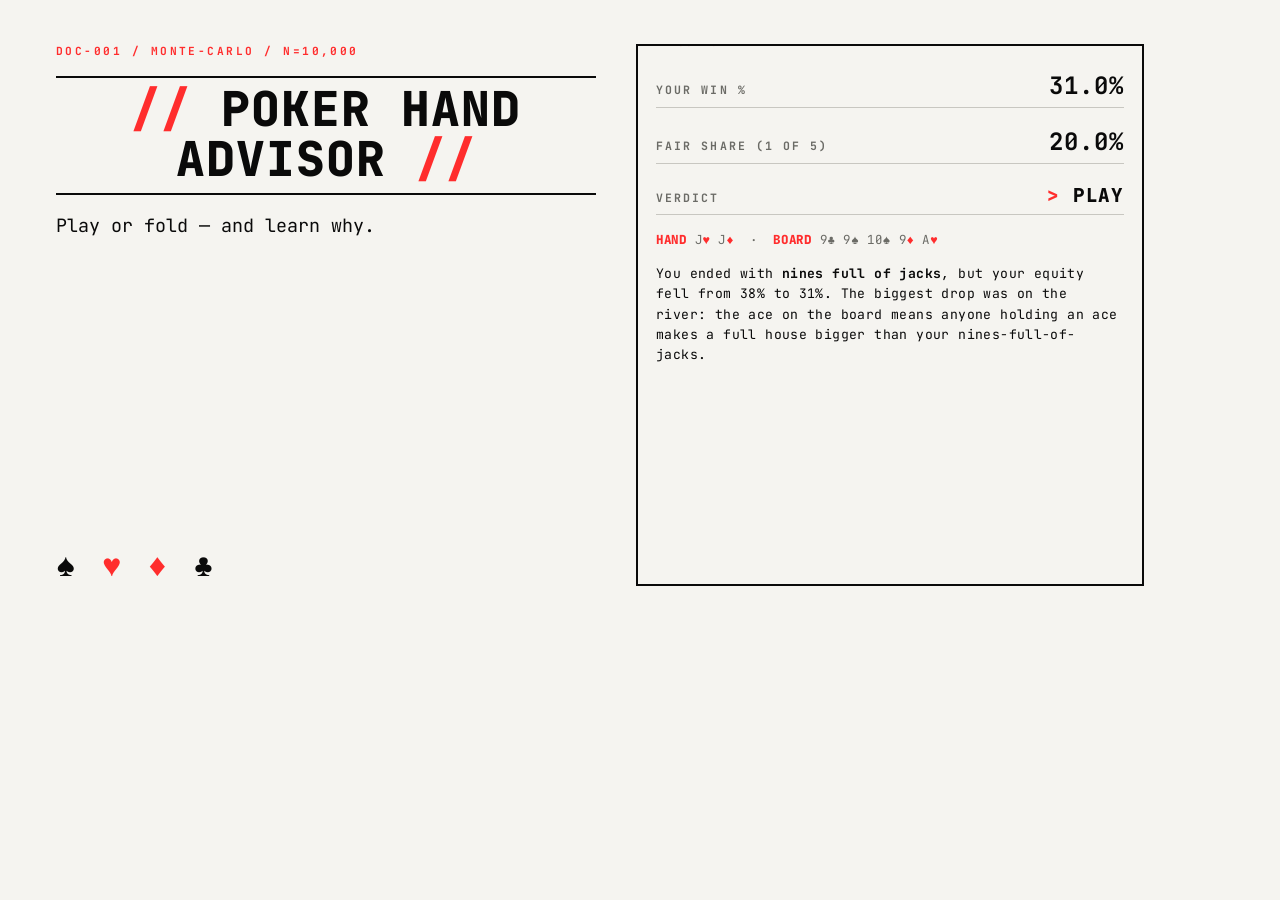
==== og-preview.html @ 499acf2d "Add social-preview image and OG / Twitter meta tags For link previews on iMessage, Slack, GitHub, X," ====
<!doctype html>
<!--
  Reproducible source for og.png. Composes the canonical JJ-on-trip-9s-
  river-ace scenario into a 1200×630 frame using the brutalist theme.
  This is not the live app's exact layout — it's a static share card that
  uses the same CSS vocabulary so the social preview stays on-brand.

  To regenerate og.png:
    1. Serve the project (e.g. `python3 -m http.server 8765`)
    2. Open http://localhost:8765/og-preview.html, screenshot the rendered
       1200×630 canvas, save as og.png at the repo root.
-->
<html lang="en">
<head>
<meta charset="utf-8">
<meta name="viewport" content="width=1200, initial-scale=1">
<title>Poker Hand Advisor — share preview</title>
<link rel="stylesheet" href="css/themes.css">
<link rel="stylesheet" href="css/base.css">
<link rel="stylesheet" href="themes/brutalist.css">
<style>
  /* Fixed 1200×630 canvas — OG / iMessage standard. */
  html, body {
    margin: 0;
    padding: 0;
    width: 1200px;
    height: 630px;
    min-height: 630px !important;
    max-height: 630px;
    background: var(--paper);
    overflow: hidden;
  }
  body {
    display: grid;
    grid-template-columns: 540px 1fr;
    gap: 40px;
    padding: 44px 56px;
    box-sizing: border-box;
    align-items: stretch;
    align-content: stretch;
  }
  /* Hide app chrome we don't want in a static preview. */
  #deal, #callActions, #status, #prompt, .settings-section { display: none !important; }

  /* Left column — identity. */
  .lockup {
    display: flex;
    flex-direction: column;
    justify-content: space-between;
    color: var(--ink);
  }
  .doc-line {
    font-size: 0.7rem;
    color: var(--accent);
    letter-spacing: 0.22em;
    font-weight: 700;
    margin-bottom: 18px;
  }
  .title {
    font-family: var(--mono);
    font-size: 3rem;
    font-weight: 800;
    line-height: 1.05;
    letter-spacing: 0.02em;
    margin: 0 0 18px;
  }
  .title::before { content: "// "; color: var(--accent); }
  .title::after  { content: " //"; color: var(--accent); }
  .tagline {
    font-family: var(--mono);
    font-size: 1.15rem;
    line-height: 1.45;
    margin: 0 0 22px;
    color: var(--ink);
  }
  .suits-emblem {
    font-size: 2rem;
    letter-spacing: 0.12em;
  }
  .suits-emblem .r { color: var(--card-red); }
  .suits-emblem .b { color: var(--ink); }
  .meta {
    font-size: 0.7rem;
    color: var(--muted);
    letter-spacing: 0.18em;
    text-transform: uppercase;
    font-weight: 700;
  }

  /* Right column — a result-panel sample. */
  .demo {
    background: var(--paper);
    border: 2px solid var(--ink);
    padding: 18px 18px 20px;
    position: relative;
    display: flex;
    flex-direction: column;
    gap: 12px;
    overflow: hidden;
  }
  .demo::before {
    content: "› OUTPUT";
    position: absolute;
    top: -10px;
    left: 16px;
    background: var(--paper);
    padding: 0 8px;
    font-size: 0.6rem;
    font-weight: 800;
    letter-spacing: 0.22em;
    color: var(--accent);
  }
  .demo .row {
    display: flex;
    justify-content: space-between;
    align-items: baseline;
    padding: 6px 0;
    border-bottom: 1px solid var(--hairline);
    font-family: var(--mono);
    font-size: 0.72rem;
    letter-spacing: 0.18em;
    text-transform: uppercase;
    font-weight: 700;
  }
  .demo .row .lbl { color: var(--muted); }
  .demo .row .val { color: var(--ink); font-size: 1.5rem; letter-spacing: 0.04em; }
  .demo .verdict-row .val { color: var(--good); font-size: 1.2rem; font-weight: 800; }
  .demo .verdict-row .val::before { content: "> "; color: var(--accent); }
  .demo .hand-line {
    font-family: var(--mono);
    font-size: 0.78rem;
    letter-spacing: 0.06em;
    color: var(--muted);
    margin: 4px 0 0;
  }
  .demo .hand-line .lbl { color: var(--accent); font-weight: 800; }
  .demo .hand-line .r { color: var(--card-red); }
  .demo .recap {
    margin: 4px 0 0;
    font-family: var(--mono);
    font-size: 0.82rem;
    line-height: 1.55;
    letter-spacing: 0.03em;
    color: var(--ink);
  }
</style>
</head>
<body>

<div class="lockup">
  <div>
    <div class="doc-line">DOC-001 / MONTE-CARLO / N=10,000</div>
    <h1 class="title">POKER HAND ADVISOR</h1>
    <p class="tagline">Play or fold — and learn why.</p>
  </div>
  <div class="suits-emblem">
    <span class="b">♠</span> <span class="r">♥</span> <span class="r">♦</span> <span class="b">♣</span>
  </div>
</div>

<div class="demo">
  <div class="row">
    <span class="lbl">Your win %</span>
    <span class="val">31.0%</span>
  </div>
  <div class="row">
    <span class="lbl">Fair share (1 of 5)</span>
    <span class="val">20.0%</span>
  </div>
  <div class="row verdict-row">
    <span class="lbl">Verdict</span>
    <span class="val">PLAY</span>
  </div>
  <p class="hand-line">
    <span class="lbl">HAND</span> J<span class="r">♥</span> J<span class="r">♦</span> &nbsp;·&nbsp;
    <span class="lbl">BOARD</span> 9♣ 9♠ 10♠ 9<span class="r">♦</span> A<span class="r">♥</span>
  </p>
  <p class="recap">
    You ended with <strong>nines full of jacks</strong>, but your equity fell from 38% to 31%. The biggest drop was on the river: the ace on the board means anyone holding an ace makes a full house bigger than your nines-full-of-jacks.
  </p>
</div>

</body>
</html>
---- css/themes.css ----
/* Built-in theme variable defs.
 *
 * Selection lives on <html data-theme="...">. Three built-ins; designer themes
 * are full stylesheets in themes/*.css loaded on demand.
 */

:root,
[data-theme="dark"] {
  --bg: #0e1a14;
  --panel: #16271e;
  --ink: #e8f0ea;
  --muted: #94a59b;
  --accent: #ffd166;
  --good: #4ade80;
  --bad: #f87171;
  --card-bg: #fafafa;
  --card-black: #1a1a1a;
  --card-red: #c0392b;
  --border: #2a3f33;
  --input-bg: #0e1a14;
  --track: #1f3327;
  --result-bg: #0e1a14;
  --shadow: 0 4px 20px rgba(0, 0, 0, 0.3);
}

[data-theme="felt"] {
  --bg: #07392a;
  --panel: #0a5238;
  --ink: #f5efe0;
  --muted: #a8c8b3;
  --accent: #ffd166;
  --good: #6ee7a3;
  --bad: #fca5a5;
  --card-bg: #fafafa;
  --card-black: #1a1a1a;
  --card-red: #c0392b;
  --border: #1a5a40;
  --input-bg: #07392a;
  --track: #134a32;
  --result-bg: #07392a;
  --shadow: 0 4px 24px rgba(0, 0, 0, 0.5);
}

[data-theme="light"] {
  --bg: #f3f4f6;
  --panel: #ffffff;
  --ink: #111827;
  --muted: #6b7280;
  --accent: #d97706;
  --good: #15803d;
  --bad: #dc2626;
  --card-bg: #ffffff;
  --card-black: #1a1a1a;
  --card-red: #c0392b;
  --border: #d1d5db;
  --input-bg: #f9fafb;
  --track: #e5e7eb;
  --result-bg: #f9fafb;
  --shadow: 0 4px 16px rgba(0, 0, 0, 0.08);
}
---- css/base.css ----
/* Structural CSS for the canonical (Dark / Felt / Light) presentation.
 *
 * All theme-sensitive colors are CSS variables defined in themes.css and
 * overridden by [data-theme="..."] selectors. Designer themes in themes/*.css
 * replace this entirely when loaded — they're appended to <head> after this
 * file so they win the cascade.
 */

* { box-sizing: border-box; }

body {
  margin: 0;
  font-family: system-ui, -apple-system, "Segoe UI", Roboto, sans-serif;
  background: var(--bg);
  color: var(--ink);
  min-height: 100vh;
  padding: 24px 16px 48px;
  display: flex;
  flex-direction: column;
  align-items: center;
}

h1 { margin: 0 0 4px; font-size: 1.6rem; }
.sub { color: var(--muted); margin-bottom: 24px; font-size: 0.95rem; text-align: center; }
body.in-hand h1, body.in-hand .sub { display: none; }
body.in-hand #deal { display: none; }

.panel {
  background: var(--panel);
  padding: 20px;
  border-radius: 12px;
  width: 100%;
  max-width: 560px;
  box-shadow: var(--shadow);
}

/* ---------- Game header (canonical) ---------- */
.game-header {
  text-align: center;
  margin-bottom: 16px;
  padding-bottom: 14px;
  position: relative;
  border-bottom: 1px solid var(--border);
}
.game-header::after {
  content: "";
  position: absolute;
  bottom: -1px;
  left: 50%;
  transform: translateX(-50%);
  width: 28px;
  height: 1px;
  background: var(--accent);
}
.game-name {
  font-size: 1.6rem;
  font-weight: 700;
  color: var(--ink);
  letter-spacing: -0.015em;
  line-height: 1.05;
}
.game-meta {
  margin-top: 8px;
  color: var(--muted);
  font-size: 0.72rem;
  letter-spacing: 0.18em;
  text-transform: uppercase;
  font-weight: 600;
}

/* Felt — gold pinstripe under the name. */
[data-theme="felt"] .game-header { border-bottom-color: rgba(255, 209, 102, 0.22); }
[data-theme="felt"] .game-header::after {
  background: linear-gradient(90deg, transparent, var(--accent) 35%, var(--accent) 65%, transparent);
  width: 96px;
}
[data-theme="felt"] .game-name { letter-spacing: 0; }
[data-theme="felt"] .game-meta { color: var(--accent); opacity: 0.75; }

/* Light — restrained, slimmer weight, tighter accent rule. */
[data-theme="light"] .game-header { border-bottom-color: rgba(0, 0, 0, 0.08); }
[data-theme="light"] .game-header::after { width: 20px; }
[data-theme="light"] .game-name { font-weight: 600; letter-spacing: -0.02em; }

/* ---------- Form controls ---------- */
label {
  display: block;
  font-size: 0.85rem;
  color: var(--muted);
  margin-bottom: 4px;
}

select, button {
  width: 100%;
  padding: 10px 12px;
  border-radius: 8px;
  border: 1px solid var(--border);
  background: var(--input-bg);
  color: var(--ink);
  font-size: 1rem;
  font-family: inherit;
  cursor: pointer;
}

button {
  border: none;
  font-weight: 600;
  transition: transform 0.05s, opacity 0.15s;
}
button:hover:not(:disabled) { opacity: 0.9; }
button:active:not(:disabled) { transform: translateY(1px); }
button:disabled { opacity: 0.4; cursor: not-allowed; }

.btn-primary { background: var(--accent); color: #1a1a1a; }
.btn-play { background: var(--good); color: #0a1f10; }
.btn-fold { background: var(--bad); color: #2a0a0a; }
.actions { display: flex; gap: 10px; margin-top: 12px; }
.actions button { flex: 1; }

/* ---------- Cards ---------- */
.cards {
  display: flex;
  flex-direction: column;
  align-items: center;
  justify-content: center;
  gap: 12px;
  min-height: 140px;
  margin: 20px 0;
}
.card-row {
  display: flex;
  justify-content: center;
  gap: 16px;
}

.board { margin-top: 4px; min-height: 0; }
.board::before {
  content: "Board";
  color: var(--muted);
  font-size: 0.75rem;
  letter-spacing: 0.08em;
  text-transform: uppercase;
  margin-bottom: 4px;
}
.board.hidden { display: none; }

.card {
  width: 88px;
  height: 124px;
  background: var(--card-bg);
  border-radius: 8px;
  display: flex;
  flex-direction: column;
  justify-content: space-between;
  padding: 8px;
  font-weight: 700;
  box-shadow: 0 4px 8px rgba(0, 0, 0, 0.3);
}
.card.red { color: var(--card-red); }
.card.black { color: var(--card-black); }
.card .top { font-size: 1.5rem; line-height: 1; }
.card .mid { font-size: 2.4rem; text-align: center; line-height: 1; }
.card .bot { font-size: 1.5rem; text-align: left; line-height: 1; transform: rotate(180deg); }
.card.placeholder {
  background: transparent;
  border: 2px dashed var(--border);
  box-shadow: none;
}

/* Shrink cards on narrow viewports so the 7-card (4+3) layout fits. */
@media (max-width: 440px) {
  .card { width: 60px; height: 84px; padding: 5px; border-radius: 6px; }
  .card .top, .card .bot { font-size: 1rem; }
  .card .mid { font-size: 1.6rem; }
  .card-row { gap: 8px; }
  .cards { gap: 8px; min-height: 100px; }
}

/* ---------- Result panel ---------- */
.result {
  margin-top: 16px;
  padding: 16px;
  border-radius: 8px;
  background: var(--result-bg);
  border: 1px solid var(--border);
}
.result.hidden { display: none; }
.result-row {
  display: flex;
  justify-content: space-between;
  padding: 6px 0;
  border-bottom: 1px solid var(--track);
}
.result-row:last-child { border-bottom: none; }
.result-label { color: var(--muted); }
.result-val { font-weight: 600; font-variant-numeric: tabular-nums; }

.verdict { font-size: 1.3rem; font-weight: 800; letter-spacing: 0.05em; }
.verdict.play { color: var(--good); }
.verdict.fold { color: var(--bad); }
.verdict.tossup { color: var(--accent); }

.feedback { margin-top: 10px; text-align: center; font-weight: 600; }

.explanation { margin-top: 18px; }
.explanation:empty { display: none; }
.explanation p {
  margin: 0 0 12px 0;
  line-height: 1.55;
  color: var(--ink);
  font-size: 0.95rem;
}
.explanation p:last-child { margin-bottom: 0; }
/* Recap leads the section as the TL;DR; mark it slightly heavier and give it
   a hairline divider so the per-street narrative below reads as the detail. */
.explanation p.recap {
  font-weight: 600;
  padding-bottom: 10px;
  border-bottom: 1px solid var(--border);
  margin-bottom: 12px;
}

.prompt {
  color: var(--ink);
  text-align: center;
  font-weight: 600;
  margin: 10px 0 8px;
}
.prompt:empty { display: none; }

.status {
  color: var(--muted);
  margin-top: 12px;
  font-size: 0.9rem;
  text-align: center;
  min-height: 1.2em;
}
.status .math-note { color: var(--ink); margin-bottom: 4px; }
.status .verdict { font-size: 0.9rem; letter-spacing: 0.04em; font-weight: 700; }
.status .reason {
  color: var(--ink);
  margin: 6px auto 8px;
  max-width: 42em;
  line-height: 1.45;
}

/* ---------- Breakdown bars ---------- */
.breakdown { margin-top: 14px; }
.breakdown:empty { display: none; }
.breakdown-title {
  color: var(--muted);
  font-size: 0.85rem;
  margin-bottom: 6px;
  text-transform: uppercase;
  letter-spacing: 0.05em;
}
.bar-row {
  display: grid;
  grid-template-columns: 110px 1fr 52px;
  align-items: center;
  gap: 8px;
  padding: 3px 0;
  font-size: 0.9rem;
}
.bar-name { color: var(--ink); }
.bar-track {
  display: block;
  height: 8px;
  background: var(--track);
  border-radius: 4px;
  overflow: hidden;
}
.bar-fill {
  display: block;
  height: 100%;
  background: var(--accent);
  border-radius: 4px;
}
.bar-pct { text-align: right; font-variant-numeric: tabular-nums; color: var(--muted); }

/* ---------- Equity trajectory SVG chart ---------- */
.trajectory { margin-top: 14px; }
.trajectory:empty { display: none; }
.trajectory-title {
  color: var(--muted);
  font-size: 0.85rem;
  margin-bottom: 6px;
  text-transform: uppercase;
  letter-spacing: 0.05em;
}
.trajectory svg { width: 100%; height: auto; display: block; }
.trajectory .grid { stroke: var(--track); stroke-width: 1; }
.trajectory .grid-label { fill: var(--muted); font-size: 10px; text-anchor: end; font-variant-numeric: tabular-nums; }
.trajectory .threshold { stroke: var(--muted); stroke-width: 1; stroke-dasharray: 4 3; }
.trajectory .threshold-label { fill: var(--muted); font-size: 10px; text-anchor: end; }
.trajectory .line { stroke: var(--accent); stroke-width: 2; fill: none; }
.trajectory .point { fill: var(--accent); }
.trajectory .point-label { fill: var(--ink); font-size: 11px; font-weight: 600; text-anchor: middle; font-variant-numeric: tabular-nums; }
.trajectory .street-label { fill: var(--muted); font-size: 11px; text-anchor: middle; }

/* ---------- Settings panel ---------- */
.settings-section {
  margin-top: 20px;
  padding-top: 16px;
  border-top: 1px solid var(--border);
}
.settings-bar {
  display: flex;
  align-items: center;
  justify-content: space-between;
  gap: 12px;
}
.icon-btn {
  display: inline-flex;
  align-items: center;
  justify-content: center;
  /* Override the global `select, button { width: 100% }` and
     `background: var(--input-bg)` defaults so these read as bare icons. */
  width: auto;
  background: none;
  border: none;
  padding: 6px;
  color: var(--muted);
  cursor: pointer;
  text-decoration: none;
  line-height: 0;
  border-radius: 6px;
}
.icon-btn:hover { color: var(--ink); }
/* Keyboard focus needs a visible indicator. Use the theme's accent for the
   ring so it stays legible across light/dark/burgundy/etc. */
.icon-btn:focus-visible {
  color: var(--ink);
  outline: 2px solid var(--accent);
  outline-offset: 2px;
}
.icon-btn svg { display: block; }

.suit-emblem {
  display: inline-flex;
  gap: 4px;
  font-size: 1.1rem;
  line-height: 1;
  user-select: none;
  letter-spacing: 0;
}
/* `--card-black` / `--card-red` are tuned for the white card face; on the
   page background a near-black would be invisible in dark themes. Use the
   theme's foreground (ink) for the black suits and only borrow the red. */
.suit-emblem .s-r { color: var(--card-red); }
.suit-emblem .s-b { color: var(--ink); }

.settings-panel {
  margin-top: 12px;
  display: flex;
  flex-direction: column;
  gap: 10px;
  text-align: left;
}
.settings-panel.hidden { display: none; }
.settings-panel label {
  display: flex;
  align-items: center;
  justify-content: space-between;
  gap: 12px;
  margin: 0;
  color: var(--muted);
  font-size: 0.9rem;
  cursor: pointer;
}
.settings-panel input[type="checkbox"] {
  accent-color: var(--accent);
  width: 16px;
  height: 16px;
  cursor: pointer;
}
.settings-panel select {
  width: auto;
  font-size: 0.9rem;
  /* Reserve 28px on the right so designer themes that draw their own
     dropdown arrow via a background-image at ~calc(100% - 12-16px) have
     clearance for it. Native-arrow themes (dark/felt/light/vegas) just
     get a slightly wider select. padding-left is intentionally left to
     each theme's own select rule so the underlined Editorial look (no
     left padding) and the inset Brutalist box (10-12px) both work. */
  padding-top: 4px;
  padding-right: 28px;
  padding-bottom: 4px;
}
---- themes/brutalist.css ----
@import url('https://fonts.googleapis.com/css2?family=JetBrains+Mono:wght@400;500;700;800&display=swap');

  :root {
    --bg: #ededea;
    --paper: #f5f4f0;
    --ink: #0a0a0a;
    --muted: #6b6b66;
    --rule: #0a0a0a;
    --hairline: #c8c7c1;
    --accent: #ff2d2d;       /* alarm red */
    --accent-ink: #f5f4f0;
    --card-bg: #f5f4f0;
    --card-black: #0a0a0a;
    --card-red: #ff2d2d;
    --good: #0a0a0a;
    --bad: #ff2d2d;
    --mono: "JetBrains Mono", ui-monospace, SFMono-Regular, "SF Mono", Menlo, Consolas, "Liberation Mono", monospace;
  }
  * { box-sizing: border-box; }
  html, body { background: var(--bg); }
  body {
    margin: 0;
    font-family: var(--mono);
    font-feature-settings: "tnum" 1, "zero" 1, "ss01" 1;
    color: var(--ink);
    min-height: 100vh;
    padding: 32px 16px 64px;
    display: flex;
    flex-direction: column;
    align-items: center;
    /* faint grid wash — printed-spec backdrop */
    background-image:
      linear-gradient(to right, rgba(10,10,10,0.045) 1px, transparent 1px),
      linear-gradient(to bottom, rgba(10,10,10,0.045) 1px, transparent 1px);
    background-size: 24px 24px, 24px 24px;
    background-position: -1px -1px;
  }

  /* masthead */
  h1 {
    margin: 0;
    font-family: var(--mono);
    font-size: 1.05rem;
    font-weight: 800;
    letter-spacing: 0.32em;
    text-transform: uppercase;
    text-align: center;
    padding: 6px 12px 8px;
    border-top: 2px solid var(--rule);
    border-bottom: 2px solid var(--rule);
    width: 100%;
    max-width: 560px;
  }
  h1::before { content: "// "; color: var(--accent); }
  h1::after  { content: " //"; color: var(--accent); }

  .sub {
    color: var(--ink);
    margin: 10px 0 24px;
    font-size: 0.72rem;
    font-weight: 500;
    line-height: 1.55;
    letter-spacing: 0.05em;
    text-transform: uppercase;
    text-align: center;
    max-width: 560px;
    width: 100%;
  }
  .sub::before {
    content: "DOC-001 / MONTE-CARLO / N=10,000";
    display: block;
    color: var(--muted);
    font-size: 0.62rem;
    letter-spacing: 0.18em;
    margin-bottom: 8px;
  }

  .panel {
    background: var(--paper);
    padding: 20px;
    width: 100%;
    max-width: 560px;
    border: 2px solid var(--rule);
    border-radius: 0;
    box-shadow: 6px 6px 0 var(--rule);
    position: relative;
  }
  .panel::before {
    content: "FIG.01 — DECISION TERMINAL";
    position: absolute;
    top: -10px;
    left: 14px;
    background: var(--bg);
    padding: 0 8px;
    font-size: 0.6rem;
    font-weight: 700;
    letter-spacing: 0.22em;
    color: var(--ink);
  }
  .panel::after {
    content: "";
    position: absolute;
    top: 8px; right: 8px;
    width: 10px; height: 10px;
    background: var(--accent);
  }

  .controls {
    display: flex;
    gap: 0;
    flex-wrap: wrap;
    margin-bottom: 14px;
    border: 1px solid var(--rule);
  }
  .control {
    flex: 1;
    min-width: 140px;
    padding: 10px 12px;
    border-right: 1px solid var(--rule);
  }
  .control:last-child { border-right: none; }
  @media (max-width: 440px) {
    .control { border-right: none; border-bottom: 1px solid var(--rule); }
    .control:last-child { border-bottom: none; }
  }

  label {
    display: block;
    font-size: 0.6rem;
    font-weight: 700;
    color: var(--muted);
    letter-spacing: 0.22em;
    text-transform: uppercase;
    margin-bottom: 6px;
  }
  label::before { content: "› "; color: var(--accent); }

  select, button {
    width: 100%;
    padding: 10px 12px;
    border-radius: 0;
    border: 1px solid var(--rule);
    background: var(--paper);
    color: var(--ink);
    font-family: var(--mono);
    font-size: 0.85rem;
    font-weight: 700;
    letter-spacing: 0.12em;
    text-transform: uppercase;
    cursor: pointer;
    appearance: none;
    -webkit-appearance: none;
  }
  select {
    background-image:
      linear-gradient(45deg, transparent 50%, var(--ink) 50%),
      linear-gradient(135deg, var(--ink) 50%, transparent 50%);
    background-position:
      calc(100% - 16px) 50%,
      calc(100% - 11px) 50%;
    background-size: 5px 5px, 5px 5px;
    background-repeat: no-repeat;
    padding-right: 28px;
  }
  select:focus, button:focus { outline: 2px solid var(--accent); outline-offset: 2px; }

  .control select { border: none; padding: 4px 28px 4px 0; background-color: transparent; font-size: 0.95rem; }

  button {
    transition: transform 0.04s, background 0.12s, color 0.12s;
    position: relative;
  }
  button:hover:not(:disabled) { background: var(--ink); color: var(--paper); }
  button:active:not(:disabled) { transform: translate(1px, 1px); }
  button:disabled { opacity: 0.35; cursor: not-allowed; }

  #deal.btn-primary {
    background: var(--ink);
    color: var(--paper);
    padding: 16px;
    font-size: 0.95rem;
    letter-spacing: 0.3em;
  }
  #deal.btn-primary:hover:not(:disabled) { background: var(--accent); color: var(--accent-ink); }

  .btn-play { background: var(--paper); color: var(--ink); }
  .btn-play:hover:not(:disabled) { background: var(--ink); color: var(--paper); }
  .btn-fold { background: var(--paper); color: var(--ink); }
  .btn-fold:hover:not(:disabled) { background: var(--accent); color: var(--accent-ink); border-color: var(--accent); }

  .actions { display: flex; gap: 10px; margin-top: 12px; }
  .actions button { flex: 1; padding: 14px; font-size: 0.85rem; letter-spacing: 0.28em; }
  .actions .btn-play::before { content: "[ "; }
  .actions .btn-play::after  { content: " ]"; }
  .actions .btn-fold::before { content: "[ "; }
  .actions .btn-fold::after  { content: " ]"; }

  .cards {
    display: flex;
    flex-direction: column;
    align-items: center;
    justify-content: center;
    gap: 12px;
    min-height: 140px;
    margin: 20px 0;
    padding: 16px 8px;
    border: 1px solid var(--rule);
    background:
      repeating-linear-gradient(
        45deg,
        transparent 0 6px,
        rgba(10,10,10,0.025) 6px 7px
      );
    position: relative;
  }
  .cards::before {
    content: "HAND";
    position: absolute;
    top: -8px;
    left: 10px;
    background: var(--paper);
    padding: 0 6px;
    font-size: 0.58rem;
    letter-spacing: 0.22em;
    color: var(--muted);
    font-weight: 700;
  }
  .card-row {
    display: flex;
    justify-content: center;
    gap: 14px;
  }
  .board { margin-top: 4px; min-height: 0; }
  .board::before {
    content: "BOARD";
  }
  .board.hidden { display: none; }

  .card {
    width: 88px;
    height: 124px;
    background: var(--card-bg);
    border: 2px solid var(--ink);
    border-radius: 0;
    display: flex;
    flex-direction: column;
    justify-content: space-between;
    padding: 6px 8px;
    font-family: var(--mono);
    font-weight: 700;
    box-shadow: 3px 3px 0 var(--ink);
    position: relative;
  }
  .card.red { color: var(--card-red); }
  .card.black { color: var(--card-black); }
  .card .top { font-size: 1.05rem; line-height: 1; letter-spacing: -0.04em; }
  .card .mid { font-size: 2.4rem; text-align: center; line-height: 1; }
  .card .bot { font-size: 1.05rem; text-align: left; line-height: 1; transform: rotate(180deg); letter-spacing: -0.04em; }
  .card.placeholder {
    background:
      repeating-linear-gradient(
        45deg,
        transparent 0 5px,
        rgba(10,10,10,0.12) 5px 6px
      );
    border: 2px dashed var(--ink);
    box-shadow: none;
  }

  .result {
    margin-top: 18px;
    padding: 0;
    background: var(--paper);
    border: 2px solid var(--ink);
    border-radius: 0;
    position: relative;
  }
  .result::before {
    content: "› OUTPUT";
    position: absolute;
    top: -10px;
    left: 14px;
    background: var(--paper);
    padding: 0 8px;
    font-size: 0.6rem;
    font-weight: 800;
    letter-spacing: 0.22em;
    color: var(--accent);
  }
  .result.hidden { display: none; }
  .result-row {
    display: flex;
    justify-content: space-between;
    align-items: baseline;
    padding: 14px 16px;
    border-bottom: 1px solid var(--hairline);
    gap: 12px;
  }
  .result-row:last-child { border-bottom: none; }
  .result-label {
    color: var(--muted);
    font-size: 0.62rem;
    letter-spacing: 0.22em;
    text-transform: uppercase;
    font-weight: 700;
  }
  .result-val {
    font-weight: 800;
    font-variant-numeric: tabular-nums;
    font-size: 1.05rem;
    letter-spacing: 0.04em;
  }
  /* Oversized headline numbers for the win % + fair-share rows. */
  #winPct {
    font-size: 2.4rem;
    line-height: 1;
    letter-spacing: -0.04em;
    font-weight: 800;
  }
  #threshold {
    font-size: 1.3rem;
    line-height: 1;
    letter-spacing: -0.02em;
    color: var(--muted);
  }

  .verdict {
    font-size: 1.3rem;
    font-weight: 800;
    letter-spacing: 0.18em;
    text-transform: uppercase;
  }
  .verdict::before { content: "> "; color: var(--accent); }
  .verdict.play { color: var(--ink); }
  .verdict.fold { color: var(--accent); }
  .verdict.tossup { color: var(--ink); }
  .verdict.tossup::before { content: "> "; color: var(--ink); }

  .feedback {
    margin: 0;
    padding: 12px 16px;
    text-align: left;
    font-weight: 500;
    font-size: 0.75rem;
    letter-spacing: 0.06em;
    text-transform: uppercase;
    color: var(--muted);
    border-top: 1px solid var(--hairline);
  }
  .feedback:empty { display: none; }
  .feedback::before { content: "$ "; color: var(--accent); font-weight: 800; }

  .explanation {
    margin: 0;
    padding: 14px 16px 12px;
    border-top: 1px solid var(--hairline);
  }
  .explanation:empty { display: none; }
  .explanation p {
    margin: 0 0 10px 0;
    font-size: 0.78rem;
    line-height: 1.65;
    letter-spacing: 0.04em;
    color: var(--ink);
  }
  .explanation p:last-child { margin-bottom: 0; }

  .status {
    color: var(--ink);
    margin-top: 14px;
    padding: 10px 12px;
    font-size: 0.75rem;
    font-weight: 700;
    letter-spacing: 0.18em;
    text-transform: uppercase;
    text-align: left;
    min-height: 1.2em;
    border-left: 4px solid var(--accent);
    background: rgba(10,10,10,0.04);
  }
  .status:empty { display: none; }
  .status::before { content: "> "; color: var(--accent); }

  .prompt {
    text-align: center;
    text-transform: uppercase;
    letter-spacing: 0.18em;
    font-size: 0.85rem;
    font-weight: 700;
    color: var(--ink);
    margin: 14px 0 10px;
  }
  .prompt:empty { display: none; }
  .status .math-note,
  .status .verdict {
    display: inline;
    color: var(--ink);
    font-size: inherit;
    letter-spacing: inherit;
  }
  .status .verdict::before { content: ""; }

  /* Mid-hand: hide title / sub / deal button per spec. */
  body.in-hand h1,
  body.in-hand .sub,
  body.in-hand #deal { display: none; }

  /* Shrink cards on narrow viewports so the 7-card (4+3) layout fits. */
  @media (max-width: 440px) {
    .card { width: 60px; height: 84px; padding: 4px 6px; border-width: 2px; box-shadow: 2px 2px 0 var(--ink); }
    .card .top, .card .bot { font-size: 0.75rem; }
    .card .mid { font-size: 1.5rem; }
    .card-row { gap: 8px; }
    .cards { gap: 8px; min-height: 100px; }
    #winPct { font-size: 1.9rem; }
    h1 { font-size: 0.85rem; letter-spacing: 0.22em; }
  }

  .breakdown { padding: 12px 16px 14px; border-top: 1px solid var(--hairline); }
  .breakdown:empty { display: none; }
  .breakdown-title {
    color: var(--accent);
    font-size: 0.6rem;
    margin-bottom: 10px;
    text-transform: uppercase;
    letter-spacing: 0.22em;
    font-weight: 800;
  }
  .breakdown-title::before { content: "// "; }
  .bar-row {
    display: grid;
    grid-template-columns: 130px 1fr 52px;
    align-items: center;
    gap: 10px;
    padding: 4px 0;
    font-size: 0.75rem;
    font-weight: 500;
    letter-spacing: 0.06em;
    text-transform: uppercase;
  }
  .bar-name { color: var(--ink); }
  .bar-track {
    display: block;
    height: 10px;
    background: var(--paper);
    border: 1px solid var(--ink);
    border-radius: 0;
    overflow: hidden;
  }
  .bar-fill {
    display: block;
    height: 100%;
    background:
      repeating-linear-gradient(
        45deg,
        var(--ink) 0 4px,
        transparent 4px 6px
      ),
      var(--ink);
    border-radius: 0;
  }
  .bar-pct {
    text-align: right;
    font-variant-numeric: tabular-nums;
    color: var(--ink);
    font-weight: 700;
  }

  .trajectory { padding: 12px 16px 16px; border-top: 1px solid var(--hairline); }
  .trajectory:empty { display: none; }
  .trajectory-title {
    color: var(--accent);
    font-size: 0.6rem;
    margin-bottom: 8px;
    text-transform: uppercase;
    letter-spacing: 0.22em;
    font-weight: 800;
  }
  .trajectory-title::before { content: "// "; }
  .trajectory svg { width: 100%; height: auto; display: block; }
  .trajectory .grid { stroke: var(--hairline); stroke-width: 1; }
  .trajectory .grid-label { fill: var(--muted); font-size: 9px; text-anchor: end; font-variant-numeric: tabular-nums; font-family: var(--mono); letter-spacing: 0.06em; }
  .trajectory .threshold { stroke: var(--ink); stroke-width: 1; stroke-dasharray: 2 3; }
  .trajectory .threshold-label { fill: var(--ink); font-size: 9px; text-anchor: end; font-family: var(--mono); letter-spacing: 0.12em; text-transform: uppercase; font-weight: 700; }
  .trajectory .line { stroke: var(--accent); stroke-width: 2; fill: none; }
  .trajectory .point { fill: var(--ink); }
  .trajectory .point-label { fill: var(--ink); font-size: 10px; font-weight: 800; text-anchor: middle; font-variant-numeric: tabular-nums; font-family: var(--mono); }
  .trajectory .street-label { fill: var(--muted); font-size: 9px; text-anchor: middle; font-family: var(--mono); letter-spacing: 0.12em; text-transform: uppercase; font-weight: 700; }

  /* Boxed settings — preserve the brutalist border and inner padding;
     layout (column stack) comes from base. */
  .settings-panel:not(.hidden) {
    padding: 10px 12px;
    border: 1px solid var(--rule);
  }
  .settings-panel label {
    display: flex;
    align-items: center;
    justify-content: space-between;
    gap: 14px;
    margin: 0;
    color: var(--ink);
    font-size: 0.65rem;
    letter-spacing: 0.18em;
    cursor: pointer;
  }
  /* Suppress the "› " marker the general label rule prepends — inside
     a display:flex; justify-content:space-between label it becomes a
     third flex item that pushes the span text into the middle. */
  .settings-panel label::before { display: none; }
  .settings-panel input[type="checkbox"] {
    accent-color: var(--accent);
    width: 14px;
    height: 14px;
    cursor: pointer;
    border-radius: 0;
  }

  /* Footer crop marks */
  .crop {
    width: 100%;
    max-width: 560px;
    margin-top: 14px;
    display: flex;
    justify-content: space-between;
    color: var(--muted);
    font-size: 0.58rem;
    letter-spacing: 0.22em;
    text-transform: uppercase;
  }
  .crop span::before { content: "× "; color: var(--accent); }

  /* ---------- Game header (Brutalist) ---------- */
  /* Spec-sheet label: red prompt tag, mono caps name underlined hard, dotted leader to meta. */
  .game-header {
    text-align: left;
    margin: 4px 0 18px;
    padding: 0 0 8px;
    border: none;
    border-bottom: 3px solid #0a0a0a;
    position: relative;
  }
  .game-header::before {
    content: "› GAME";
    display: block;
    font-family: "JetBrains Mono", "Menlo", monospace;
    font-size: 0.62rem;
    font-weight: 800;
    letter-spacing: 0.32em;
    color: #ff2d2d;
    margin-bottom: 6px;
  }
  .game-header::after {
    /* Override base accent rule — brutalist uses the hard 3px border, no accent. */
    content: none;
  }
  .game-name {
    font-family: "JetBrains Mono", "Menlo", monospace;
    font-size: 1.55rem;
    font-weight: 800;
    text-transform: uppercase;
    letter-spacing: -0.01em;
    line-height: 1.05;
    color: #0a0a0a;
    display: inline-block;
  }
  .game-name::after {
    content: "_";
    color: #ff2d2d;
    margin-left: 0.1em;
    animation: gh-blink 1.05s steps(2) infinite;
  }
  @keyframes gh-blink { 0%, 49% { opacity: 1; } 50%, 100% { opacity: 0; } }
  .game-meta {
    margin-top: 8px;
    font-family: "JetBrains Mono", "Menlo", monospace;
    font-size: 0.68rem;
    font-weight: 700;
    letter-spacing: 0.22em;
    text-transform: uppercase;
    color: #0a0a0a;
  }
  .game-meta::before {
    content: "$ N=";
    color: #ff2d2d;
    margin-right: 0.2em;
  }

  /* Respect users who request reduced motion — stop the cursor blink. */
  @media (prefers-reduced-motion: reduce) {
    .game-name::after { animation: none !important; }
  }
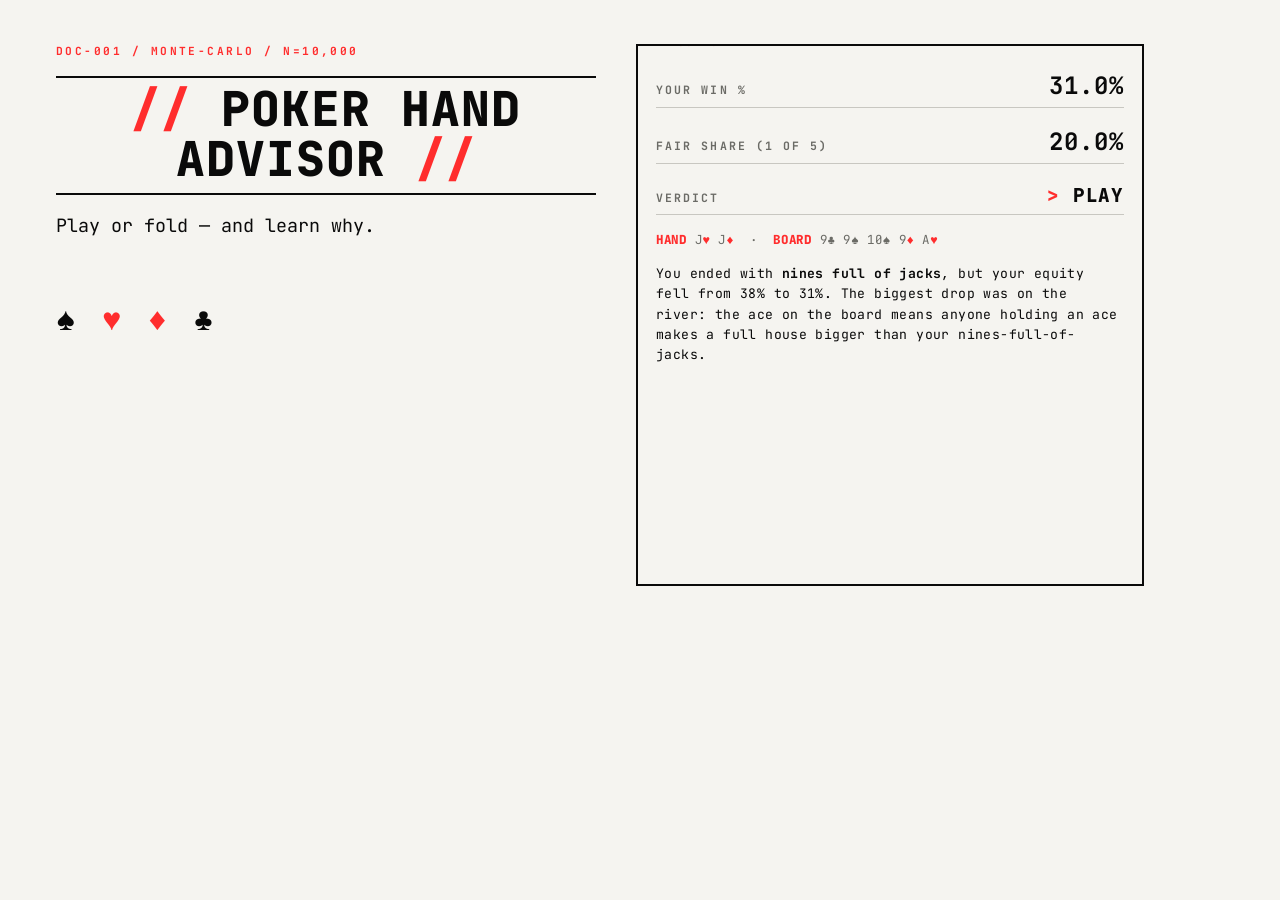
==== commit 8562ac6c: "Address review feedback on #20 - index.html: og:image and twitter:image now use absolute URLs   (raw" ====
--- a/og-preview.html
+++ b/og-preview.html
@@ -6,9 +6,21 @@
   uses the same CSS vocabulary so the social preview stays on-brand.
 
   To regenerate og.png:
-    1. Serve the project (e.g. `python3 -m http.server 8765`)
-    2. Open http://localhost:8765/og-preview.html, screenshot the rendered
-       1200×630 canvas, save as og.png at the repo root.
+    1. Serve the project (e.g. `python3 -m http.server 8765`).
+    2. Make sure you have a network connection — the brutalist theme pulls
+       JetBrains Mono from Google Fonts via @import. The page won't add the
+       `ready` attribute on <html> until `document.fonts.ready` resolves,
+       so a headless screenshot will capture stale typography if it fires
+       before the fonts load.
+    3. Run headless Chrome (waits for the readiness signal):
+         "/Applications/Google Chrome.app/Contents/MacOS/Google Chrome" \
+           --headless --disable-gpu --hide-scrollbars \
+           --window-size=1200,630 \
+           --virtual-time-budget=4000 \
+           --screenshot=og.png \
+           http://localhost:8765/og-preview.html
+       The --virtual-time-budget gives the fonts time to load before the
+       PNG is captured.
 -->
 <html lang="en">
 <head>
@@ -42,11 +54,11 @@
   /* Hide app chrome we don't want in a static preview. */
   #deal, #callActions, #status, #prompt, .settings-section { display: none !important; }
 
-  /* Left column — identity. */
+  /* Left column — identity. Simple stack: positional, not flex-distributed,
+     so headless and live renders look the same. */
   .lockup {
     display: flex;
     flex-direction: column;
-    justify-content: space-between;
     color: var(--ink);
   }
   .doc-line {
@@ -74,6 +86,7 @@
     color: var(--ink);
   }
   .suits-emblem {
+    margin-top: 36px;
     font-size: 2rem;
     letter-spacing: 0.12em;
   }
@@ -180,5 +193,15 @@
   </p>
 </div>
 
+<script>
+  // Mark the document ready only after webfonts have loaded so a headless
+  // screenshot (or any scraper that respects this signal) doesn't capture
+  // stale typography. JetBrains Mono is pulled from Google Fonts by the
+  // brutalist theme; without this gate the PNG can render in the fallback
+  // monospace stack before the network round-trip finishes.
+  document.fonts.ready.then(() => {
+    document.documentElement.setAttribute("data-ready", "true");
+  });
+</script>
 </body>
 </html>
